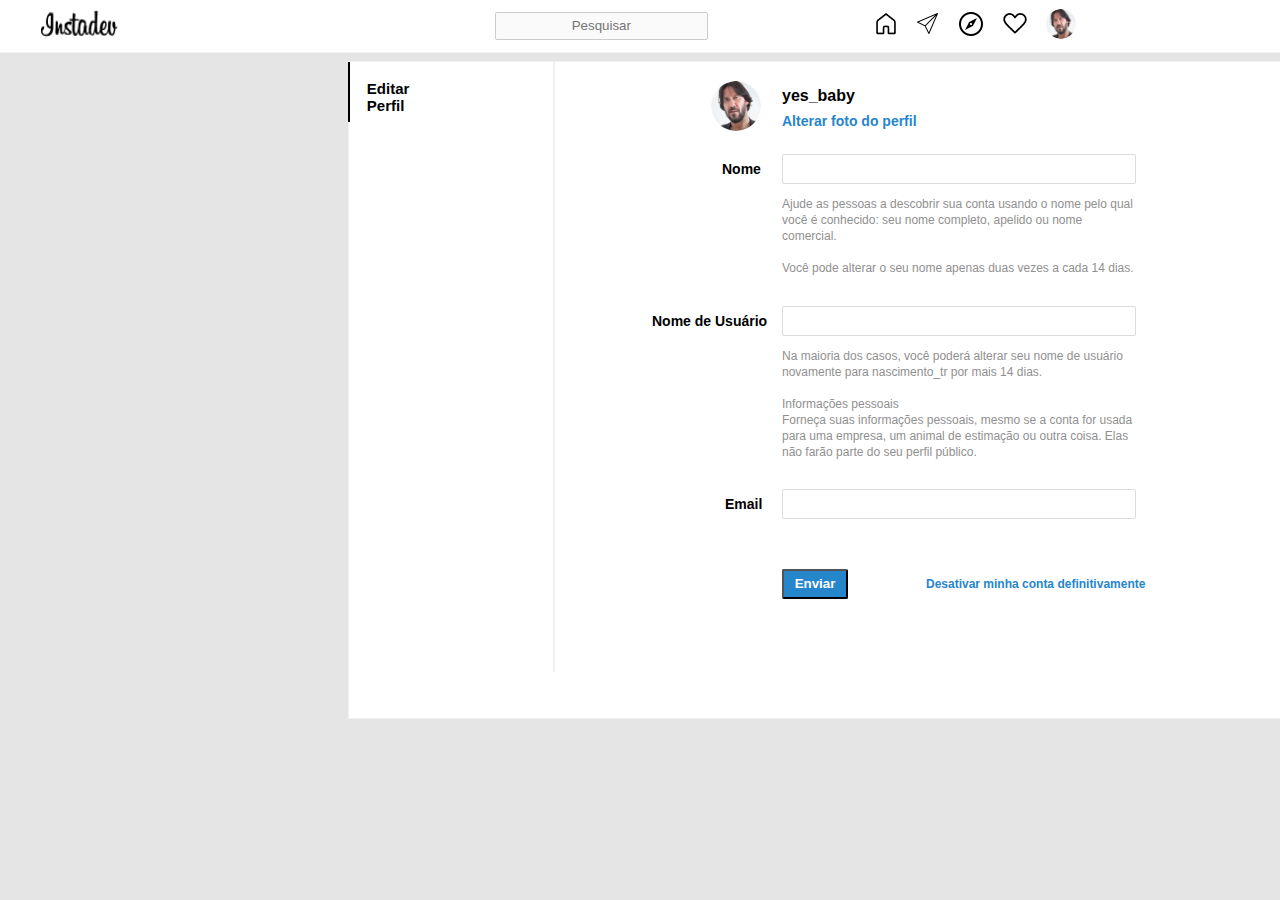
==== editarperfil/index.html @ f2916087 "editarperfil" ====
<!DOCTYPE html>
<html lang="pt-br">
<head>
    <meta charset="UTF-8">
    <meta name="viewport" content="width=device-width, initial-scale=1.0">
    <title>instaDev</title>
    <link rel="stylesheet" href="css/style.css">
</head>
<body>
    
    <header class="header-top">
        <div class="content-header">
            <div class="logo">
                <a href="#"><img src="img/Instadev.png" alt="Logo InstaDev"></a>
            </div>
            <form  class="pesquisar">
                <input type="text" name="pesquisa" placeholder="Pesquisar" class="pesquisa">
                <button type="submit"></button>
            </form>
            <nav class="navegacao">
                <ul>
                    <li><a href="#"><img src= "img/home.png" alt="icone home"></a></li>
                    <li><a href="#"><img src="img/direct.png" alt="icone direct"></a></li>
                    <li><a href="#"><img src="img/bussola.png" alt="icone bússola"></a></li>
                    <li><a href="#"><img src="img/coracao.png" alt="icone coração"></a></li>
                    <li><a href="#"><img src="img/thank-you 1.png" alt="imagem de perfil do usuário" class="imagem-perfil"></a></li>
                </ul>
            </nav>    
        </div>
        <main class="container">
            <section class="content">
                <div class="barra-divisao"></div>
                <div class="esquerdo">
                    <div class="barra-esquerda"></div>
                    <div class="editar-perfil">Editar Perfil</div>
                </div>
                <div class="direito">
                    <div class="foto-perfil">
                        <img src="img/thank-you 2.png" alt="Foto de perfil" class="img">
                        <div class="username">yes_baby</div>
                        <a href="#" class="alterar-foto">Alterar foto do perfil</a>
                    </div>
                    <div class="nome">
                        <h1>Nome</h1>
                        <input type="text">
                        <p>Ajude as pessoas a descobrir sua conta usando o nome pelo qual você é conhecido: seu nome completo, apelido ou nome comercial. <br>
                        <br>
                        Você pode alterar o seu nome apenas duas vezes a cada 14 dias.</p>
                    </div>
                    <div class="nome-usuario">
                        <h2>Nome de Usuário</h2>
                        <input type="text">
                        <p>Na maioria dos casos, você poderá alterar seu nome de usuário novamente para nascimento_tr por mais 14 dias.<br>
                            <br>
                        Informações pessoais <br> Forneça suas informações pessoais, mesmo se a conta for usada para uma empresa, um animal de estimação ou outra coisa. Elas não farão parte do seu perfil público.</p>
                    </div>
                    <div class="email">
                        <h3>Email</h3>
                        <input type="email">
                    </div>
                    <div class="inferior">
                        <button>Enviar</button>
                        <a href="#">Desativar minha conta definitivamente</a>
                    </div>
                </div>
            </section>
            </main>
            <footer></footer>
    </header>
---- editarperfil/css/style.css ----
@import url('https://fonts.googleapis.com/css2?family=Titillium+Web:wght@400;700&display=swap');
*{
    padding: 0;
    margin: 0;
    box-sizing: border-box;
    font-family: 'Segoe UI', Tahoma, Geneva, Verdana, sans-serif;
    
}

body{
    color: white;
    background-color: #e5e5e5;
}

/*header início*/

.header-top{
    /*background-color: red*/
    width: 100%;
    height: 3.30em;
    border-bottom: solid 1px #f1f1f1;
    background-color: white;
}

.content-header{
    width: 95%;
    /* background-color: yellow*/
    max-width: 75em;
    height: 100%;
    margin: auto;
    display: flex;
    justify-content: space-between;
}

.logo{
    width: 33%;
    height: 100%;
    /*background-color: orange;*/
    display: flex;
    align-items: center;
}

.logo img{
    max-width: 4.875em;
    height: 1.6875em;
}

.pesquisar{
    width: 45%;
    height: 100%;
    /* background-color: chartreuse; */
    display: flex;
    justify-content: center;
    align-items: center;
}

.pesquisa{
    width: 16em;
    height: 2.15em;
    text-align: center;
    border: solid 1px #ccc;
    border-radius: 2px;
    background-color: #FAFAFA;
    color: #afafaf;
    font-weight: 500;
    margin-right: 5em;
}

.pesquisar button{
    display: none;
}

.navegacao{
    width: 34%;
    height: 100%;
    display: flex;
}

.navegacao ul{
    width: 55%;
    height: 100%;
    display: flex;
    list-style-type: none;
    align-items: center;
    /* background-color: chocolate; */
    justify-content: space-between;
}

.imagem-perfil{
    width: 1.875em;
    height: 1.875em;
    border-radius: 6.25em;
}
.container{
    width: 100%;
    height: 51.95em;
    background-color: E5E5E5 ;
    display: flex;
}
.content {
    position: absolute;
    width: 65.437em;
    height: 41.125em;
    left: 21.75em;
    top: 3.812em;
    background-color: #ffff;
    border: 1px solid #f1f1f1;
    box-sizing: border-box;
    margin: 0 auto;
}
.barra-divisao{
    position: absolute;
    width: 38.125em;
    left: -100px;
    height: 0px;
    top: 19em;
    background-color: #f1f1f1;
    border: 1px solid #f1f1f1;
    transform: rotate(90deg);
}
.esquerdo{
    background-color: white;
    width: 15.3125em;
    height: 100%;
}
.barra-esquerda{
    position: absolute;
    width: 3.75em;
    left: -1.875em;
    top: 1.812em;
    border: 1px solid #000000;
    transform: rotate(90deg);
}
.editar-perfil{
    color:black;
    position: absolute;
    width: 79px;
    height: 20px;
    left: 1.1875em;
    top: 1.187em;
    font-weight: 600;
    font-size: 15px;
}
.img{
    position: absolute;
    width: 50px;
    height: 50px;
    left: 362px;
    top: 19px;
    border-radius: 100px;
}
.username{
    position: absolute;
    color: black;
    width: 209px;
    height: 24px;
    left: 433px;
    top: 25px;
    font-weight: 600;
}
.alterar-foto{
    position: absolute;
    width: 209px;
    height: 24px;
    left: 433px;
    top: 50px;
    text-decoration: none;
    color: #2686CC;
    font-weight: 600;
    font-size: 14px;
    line-height: 19px;
}
.nome h1{
    color:black;
    position: absolute;
    width: 48px;
    height: 19px;
    left: 373px;
    top: 98px;
    font-weight: 600;
    font-size: 14px;
    line-height: 19px;
}
.nome input{
    position: absolute;
    width: 354px;
    height: 30px;
    left: 433px;
    top: 92px;
    background: #FFFFFF;
    border: 1px solid #DCDCDC;
    box-sizing: border-box;
    border-radius: 2px;
}
.nome p{
    position: absolute;
    width: 354px;
    height: 48px;
    left: 433px;
    top: 134px;
    font-size: 12px;
    line-height: 16px;
    color: #909090;
}
.nome-usuario h2{
    color: black;
    position: absolute;
    width: 118px;
    height: 19px;
    left: 303px;
    top: 250px;
    font-weight: 600;
    font-size: 14px;
    line-height: 19px;
}
.nome-usuario input{
    position: absolute;
    width: 354px;
    height: 30px;
    left: 433px;
    top: 244px;
    background: #FFFFFF;
    border: 1px solid #DCDCDC;
    box-sizing: border-box;
    border-radius: 2px;
}
.nome-usuario p{
    position: absolute;
    width: 354px;
    height: 48px;
    left: 433px;
    top: 286px;
    font-size: 12px;
    line-height: 16px;
    color: #909090;
}
.email h3{
    color:black;
    position: absolute;
    width: 118px;
    height: 19px;
    left: 376px;
    top: 433px;
    font-weight: 600;
    font-size: 14px;
    line-height: 19px;
}
.email input{
    position: absolute;
    width: 354px;
    height: 30px;
    left: 433px;
    top: 427px;
    background: #FFFFFF;
    border: 1px solid #DCDCDC;
    box-sizing: border-box;
    border-radius: 2px;
}
.inferior button{
    position: absolute;
    width: 66px;    
    height: 30px; 
    top: 507px;
    left: 433px;
    border-radius: 2px;   
    line-height: 10px;    
    color: #FFFFFF;         
    font-weight: 600;
    background-color: #2686CC;
    cursor: pointer;    
}
.inferior a{
    position: absolute;
    width: 354px;
    height: 16px;
    left: 577px;
    top: 514px;
    font-weight: 600;
    font-size: 12px;
    line-height: 16px;
    text-decoration: none;
    color: #2686CC;
}
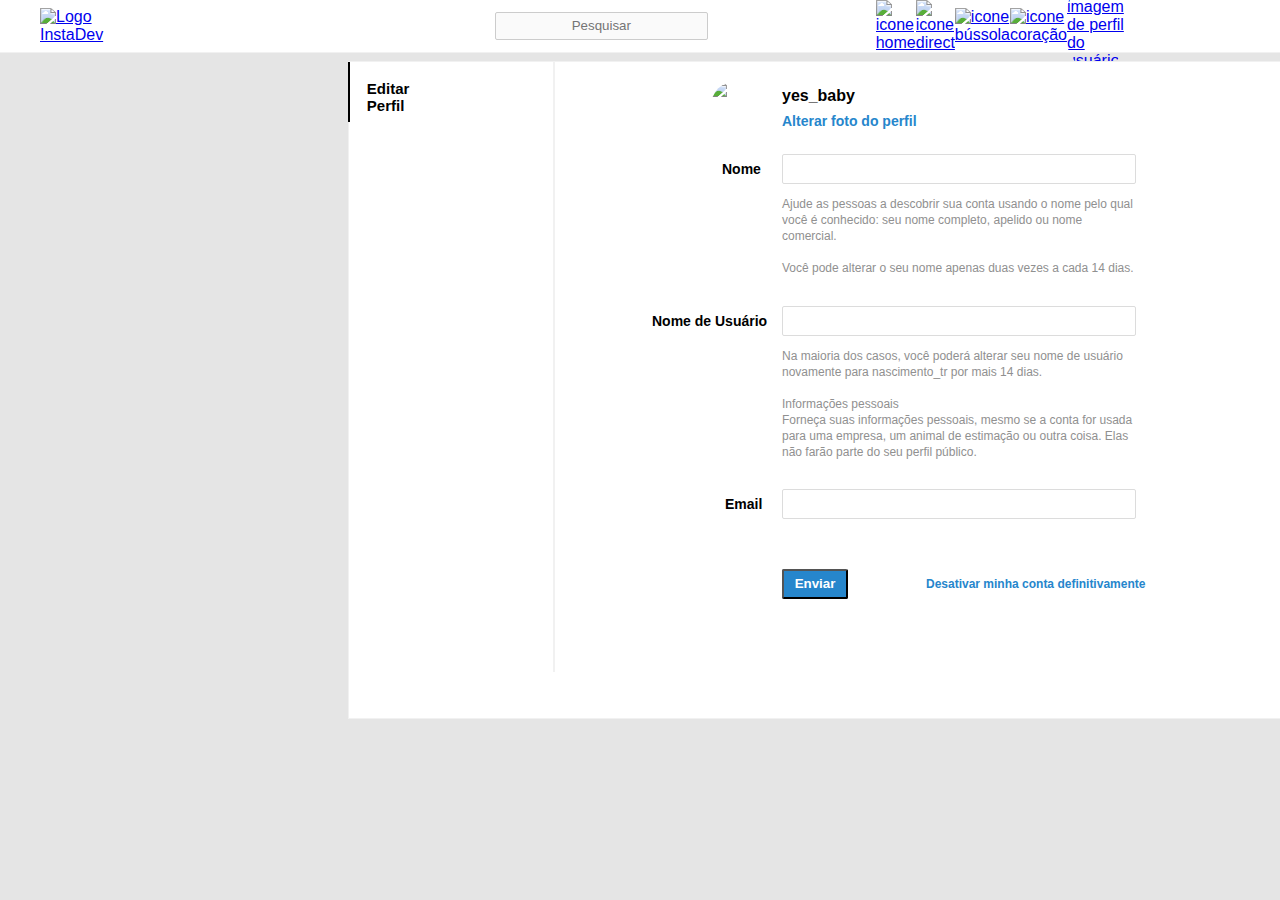
==== commit b0202ee2: "Perfil adicionado" ====
--- a/editarperfil/index.html
+++ b/editarperfil/index.html
@@ -11,7 +11,7 @@
     <header class="header-top">
         <div class="content-header">
             <div class="logo">
-                <a href="#"><img src="img/Instadev.png" alt="Logo InstaDev"></a>
+                <a href="#"><img src="~/img/Instadev.png" alt="Logo InstaDev"></a>
             </div>
             <form  class="pesquisar">
                 <input type="text" name="pesquisa" placeholder="Pesquisar" class="pesquisa">
@@ -19,11 +19,11 @@
             </form>
             <nav class="navegacao">
                 <ul>
-                    <li><a href="#"><img src= "img/home.png" alt="icone home"></a></li>
-                    <li><a href="#"><img src="img/direct.png" alt="icone direct"></a></li>
-                    <li><a href="#"><img src="img/bussola.png" alt="icone bússola"></a></li>
-                    <li><a href="#"><img src="img/coracao.png" alt="icone coração"></a></li>
-                    <li><a href="#"><img src="img/thank-you 1.png" alt="imagem de perfil do usuário" class="imagem-perfil"></a></li>
+                    <li><a href="#"><img src= "~/img/home.png" alt="icone home"></a></li>
+                    <li><a href="#"><img src="~/img/direct.png" alt="icone direct"></a></li>
+                    <li><a href="#"><img src="~/img/bussola.png" alt="icone bússola"></a></li>
+                    <li><a href="#"><img src="~/img/coracao.png" alt="icone coração"></a></li>
+                    <li><a href="#"><img src="~/img/thank-you 1.png" alt="imagem de perfil do usuário" class="imagem-perfil"></a></li>
                 </ul>
             </nav>    
         </div>
@@ -36,7 +36,7 @@
                 </div>
                 <div class="direito">
                     <div class="foto-perfil">
-                        <img src="img/thank-you 2.png" alt="Foto de perfil" class="img">
+                        <img src="~/img/thank-you 2.png" alt="Foto de perfil" class="img">
                         <div class="username">yes_baby</div>
                         <a href="#" class="alterar-foto">Alterar foto do perfil</a>
                     </div>
